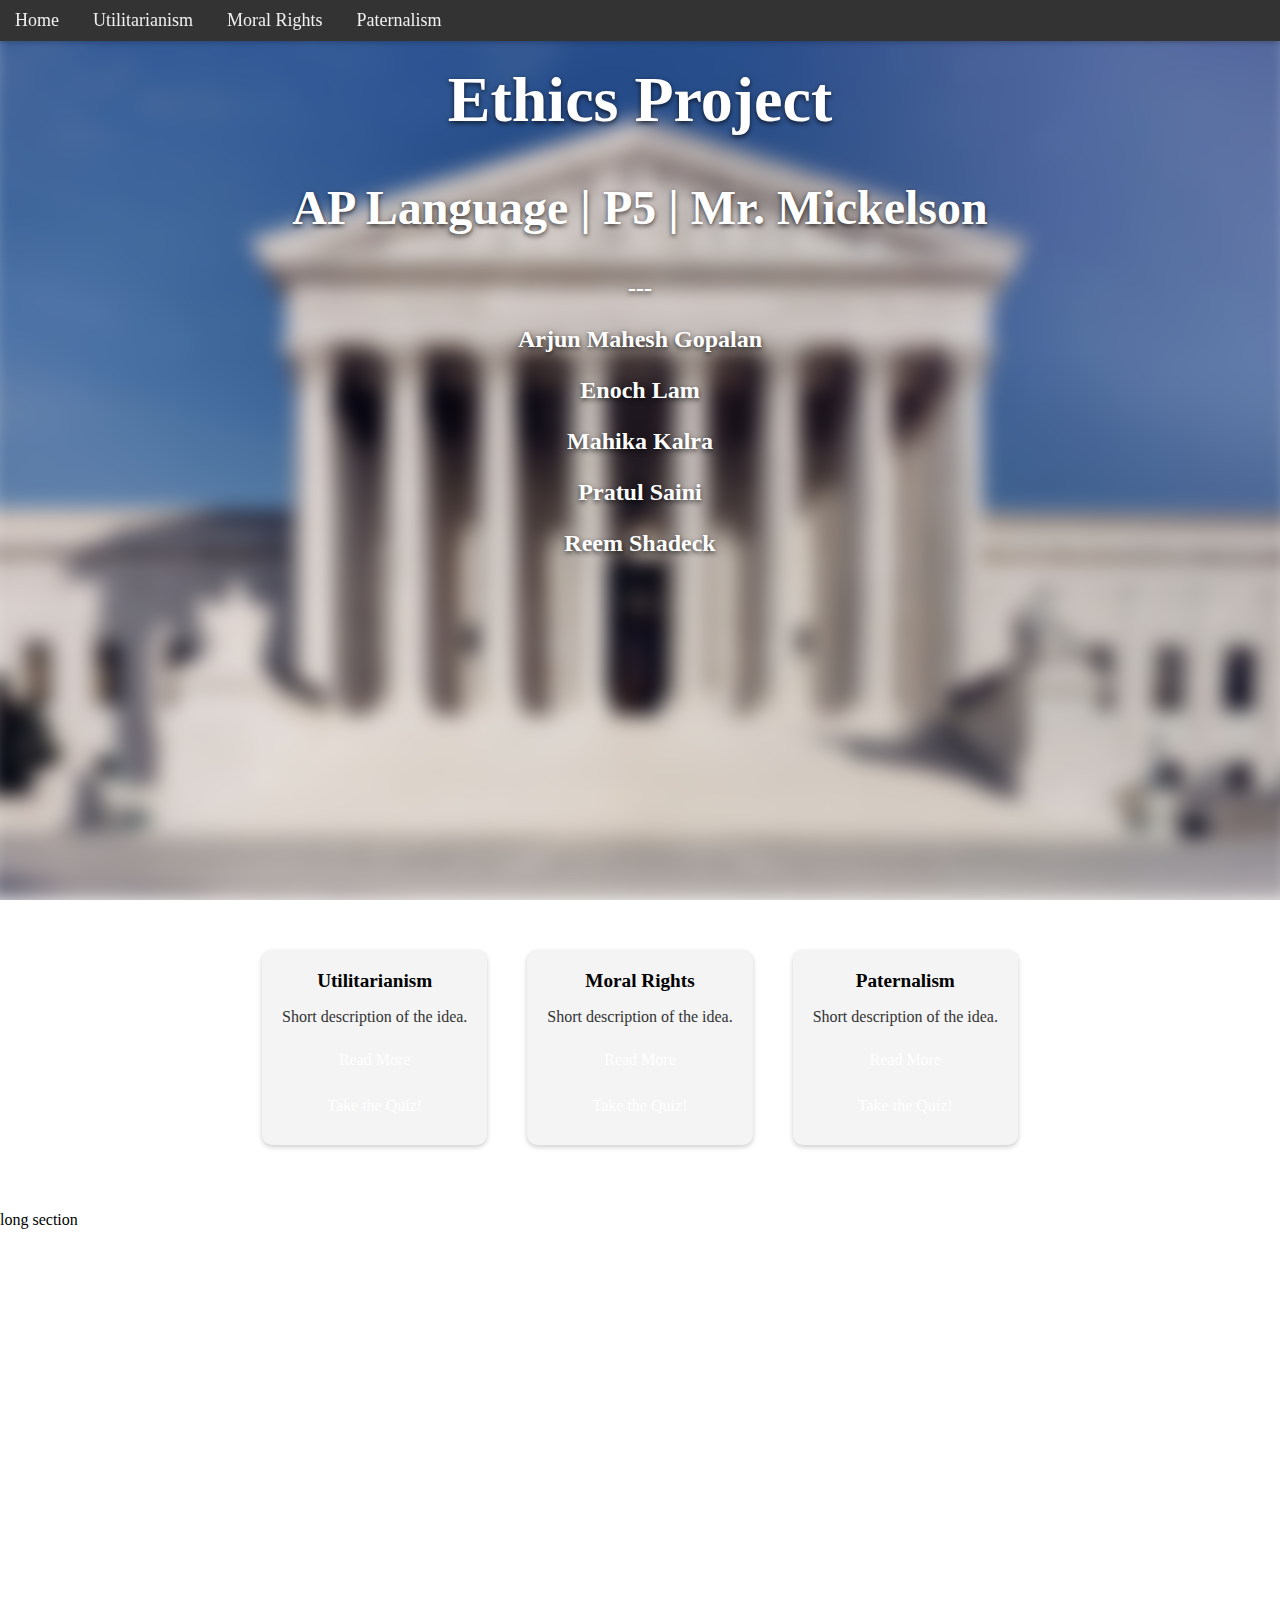
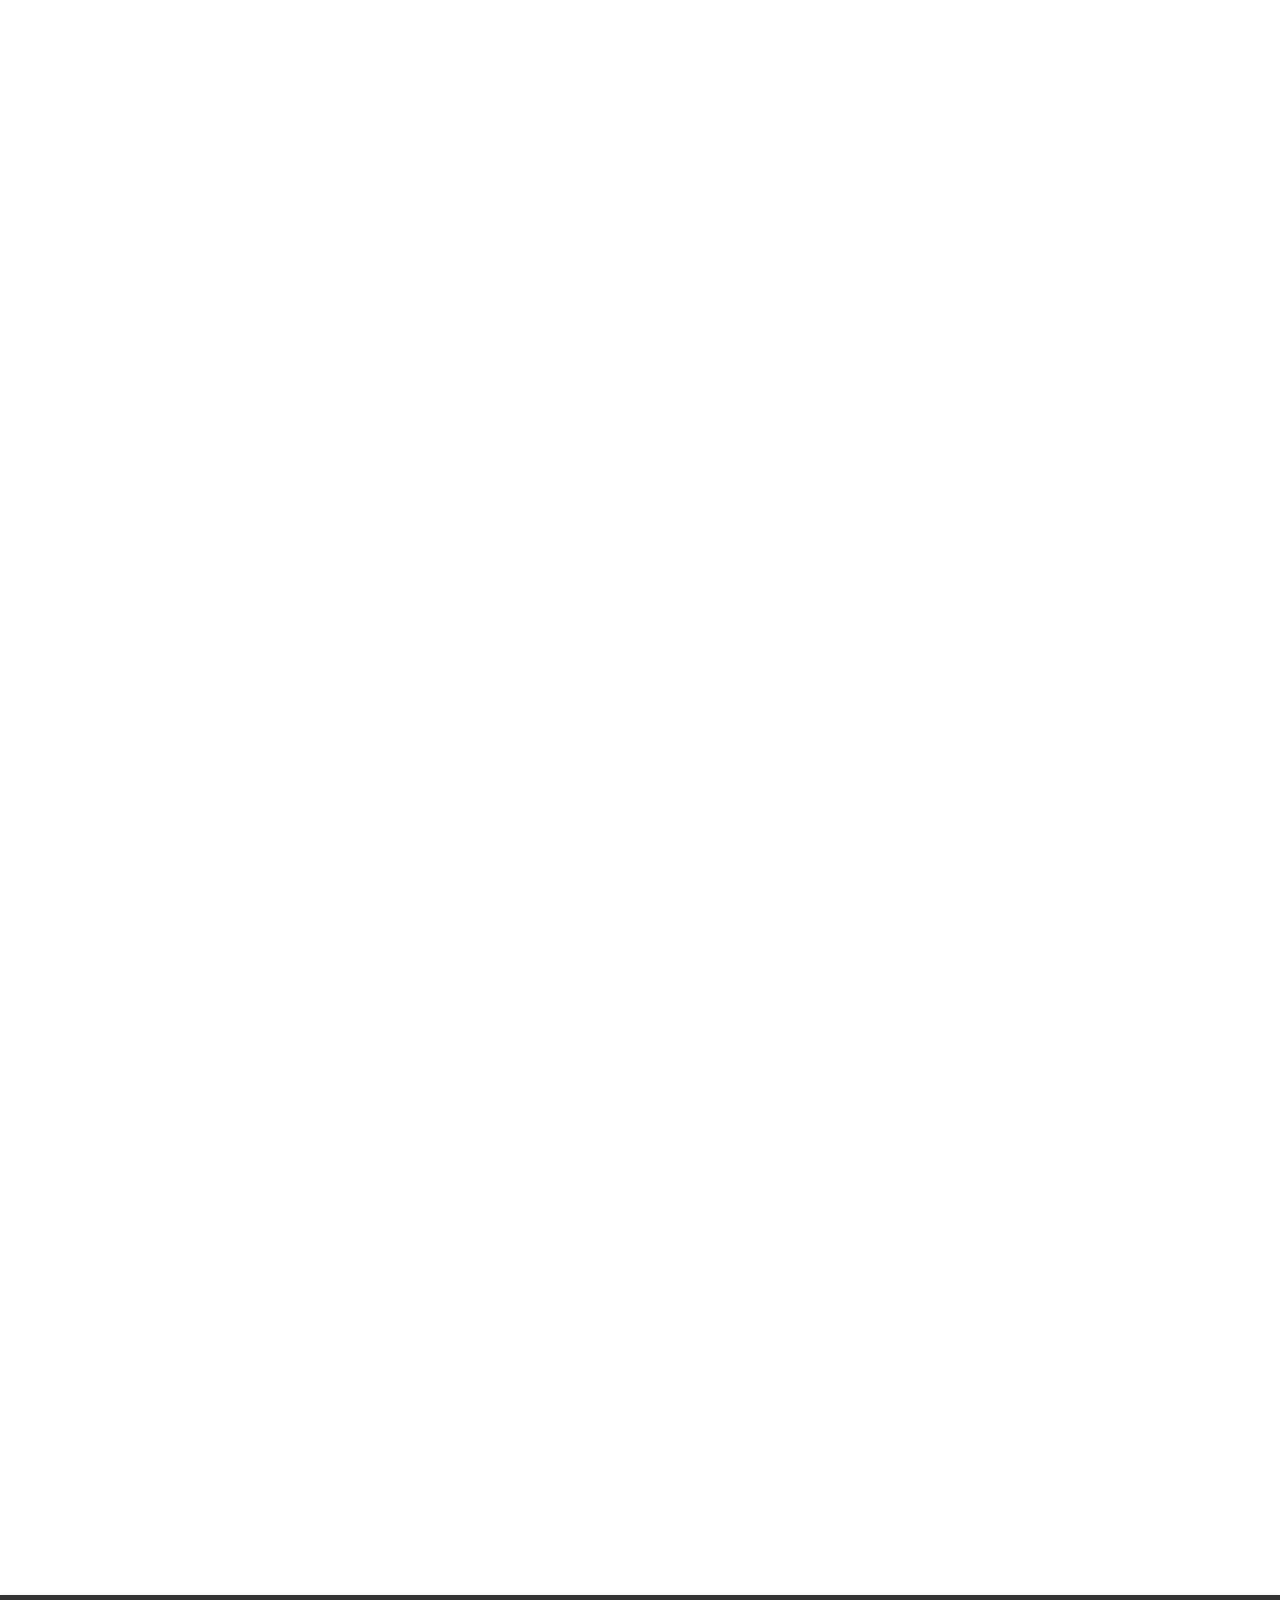
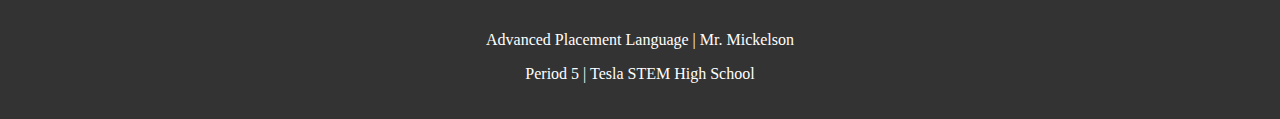
==== index.html @ 9fa1a868 "Uploading Updated Files" ====
<!DOCTYPE html>
<html lang="en">
    <head>
        <meta charset="UTF-8">
        <meta name="viewport" content="width=device-width, initial-scale=1.0">
        <title>Ethics Project</title>
        <link rel="stylesheet" href="styles.css">
    </head>
    <body>
        <header>
            <a href=".">Home</a>
            <a href="utilitarianism/">Utilitarianism</a>
            <a href="moral-rights/">Moral Rights</a>
            <a href="paternalism/">Paternalism</a>
        </header>

        <div class="title-section home_title-section">
            <div class="title-background home_title-background"></div>
            <div class="title-content home_title-content">
                <h1>Ethics Project</h1>
                <h2>AP Language | P5 | Mr. Mickelson</h2>
                <h3>---</h3>
                <h3>Arjun Mahesh Gopalan</h3>
                <h3>Enoch Lam</h3>
                <h3>Mahika Kalra</h3>
                <h3>Pratul Saini</h3>
                <h3>Reem Shadeck</h3>
            </div>
        </div>

        <div class="home-columns">
            <div class="home-column">
                <strong>Utilitarianism</strong>
                <p>Short description of the idea.</p>
                <div class="button-group">
                    <a href="./utilitarianism/." class="btn">Read More</a>
                    <a href="." class="btn secondary">Take the Quiz!</a>
                </div>
            </div>
            <div class="home-column">
                <strong>Moral Rights</strong>
                <p>Short description of the idea.</p>
                <div class="button-group">
                    <a href="./moral-rights/." class="btn">Read More</a>
                    <a href="." class="btn secondary">Take the Quiz!</a>
                </div>
            </div>
            <div class="home-column">
                <strong>Paternalism</strong>
                <p>Short description of the idea.</p>
                <div class="button-group">
                    <a href="./paternalism/"class="btn">Read More</a>
                    <a href="." class="btn secondary">Take the Quiz!</a>
                </div>
            </div>
        </div>

        <div style="height: 2000px;">
            <p>long section</p>
        </div>

        <footer>
            <p>Advanced Placement Language | Mr. Mickelson</p>
            <p>Period 5 | Tesla STEM High School</p>
        </footer>
    </body>
</html>
---- styles.css ----
body, html {
    font-size: 16px;
    margin: 0;
    padding: 0;
    min-height: 100%;
    display: flex;
    flex-direction: column;
    font-family: Cambria, Cochin, Georgia, Times, 'Times New Roman', serif;
    overflow-x: hidden;
}

/* Nav Bar Styling */
header {
    position: fixed;
    top: 0;
    left: 0;
    width: 100%;
    background-color: #333;
    padding: 10px 0;
    text-align: left;
    box-shadow: 0 2px 5px rgba(0, 0, 0, 0.2);
    z-index: 1000;
}

header a {
    color: #f0f0f0;
    text-decoration: none;
    margin: 0 15px;
    font-size: 18px;
}

header a:hover {
    color: lightblue;
}

/* Title Section Setup */
.title-section {
    position: relative;
    overflow: hidden;
}
.home_title-section {
    height: 100vh;
}

.subpage_title-section {
    height: 50vh;
}

/* Title Background Setup */
.title-background {
    position: absolute;
    top: 0;
    left: -1%;
    width: 102%;
    height: 100%;
    z-index: -2;
}

.home_title-background {
    background: url('./img/scotus.jpg') center/cover no-repeat;
    background-position: center top 22%;
    filter: blur(10px);
}

.utilitarianism_title-background {
    background: url('./img/grpPplTalking.jpg') center/cover no-repeat;
    background-position: center top 58%;
    filter: blur(8px);
}

.paternalism_title-background {
    background: url('./img/justice.jpg') center/cover no-repeat;
    background-position: center top 10%;
    filter: blur(8px);
}

.moralrights_title-background {
    background: url('./img/billOfRights.jpg') center/cover no-repeat;
    background-position: center top -10%;
    filter: blur(8px);
}

/* Title Content Setup */
.title-content {
    position: relative;
    color: white;
    text-align: center;
    font-size: 2em;
    font-weight: bold;
    text-shadow: 0px 2px 5px rgba(0, 0, 0, 0.7);
    padding: 20px;
    z-index:-1;
}

.home_title-content h3 {
    font-size: 1.5rem;
}

.subpage_title-content {
    display: flex;
    align-items: center;
    justify-content: center;
    height: 100%;
    width: 100%;
    position: absolute;
}

/* Home Page Navigation */
.home-columns {
    display: flex;
    justify-content: space-between;
    margin: 50px auto;
    max-width: 1200px;
    text-align: center;
    gap: 40px;
}

.home-column {
    width: 30%;
    padding: 20px;
    background: #f4f4f4;
    border-radius: 10px;
    box-shadow: 0 2px 5px rgba(0, 0, 0, 0.2);
}

.home-column strong {
    display: block;
    margin-bottom: 10px;
    font-size: 1.2em;
}

.home-column p {
    font-size: 1em;
    color: #333;
    margin-bottom: 15px;
}

.button-group {
    display: flex;
    flex-direction: column;
    align-items: center;
    gap: 8px;
}

.btn {
    display: inline-block;
    padding: 10px 15px;
    text-decoration: none;
    color: white;
    border-radius: 5px;
    width: 80%;
}

.primary-btn {
    background-color: #4C5D6B;
    font-size: 1rem;
}

.primary-btn:hover {
    background-color: #3F5160;
}

.secondary-btn {
    background-color: #6c757d;
    font-size: .8rem;
    width: 40%;
}

.secondary-btn:hover {
    background-color: #545b62;
}

/* Deinition Box */
.definition-box {
    background-color: #e0e0e0;
    padding: 20px;
    margin: 40px auto;
    width: fit-content;
    max-width: 85%;
    border-radius: 8px;
    box-shadow: 0 4px 8px rgba(0, 0, 0, 0.2);
}

.definition-box p {
    margin: 0;
    font-size: 1.2rem;
}

.definition-box strong {
    display: block;
    margin-bottom: 10px;
    font-size: 1.5rem;
}


/* Footer */
footer {
    left: 0;
    width: 100%;
    background-color: #333;
    padding: 20px 0;
    box-shadow: 0 2px 5px rgba(0, 0, 0, 0.2);
    color: white;
    text-align: center;
}
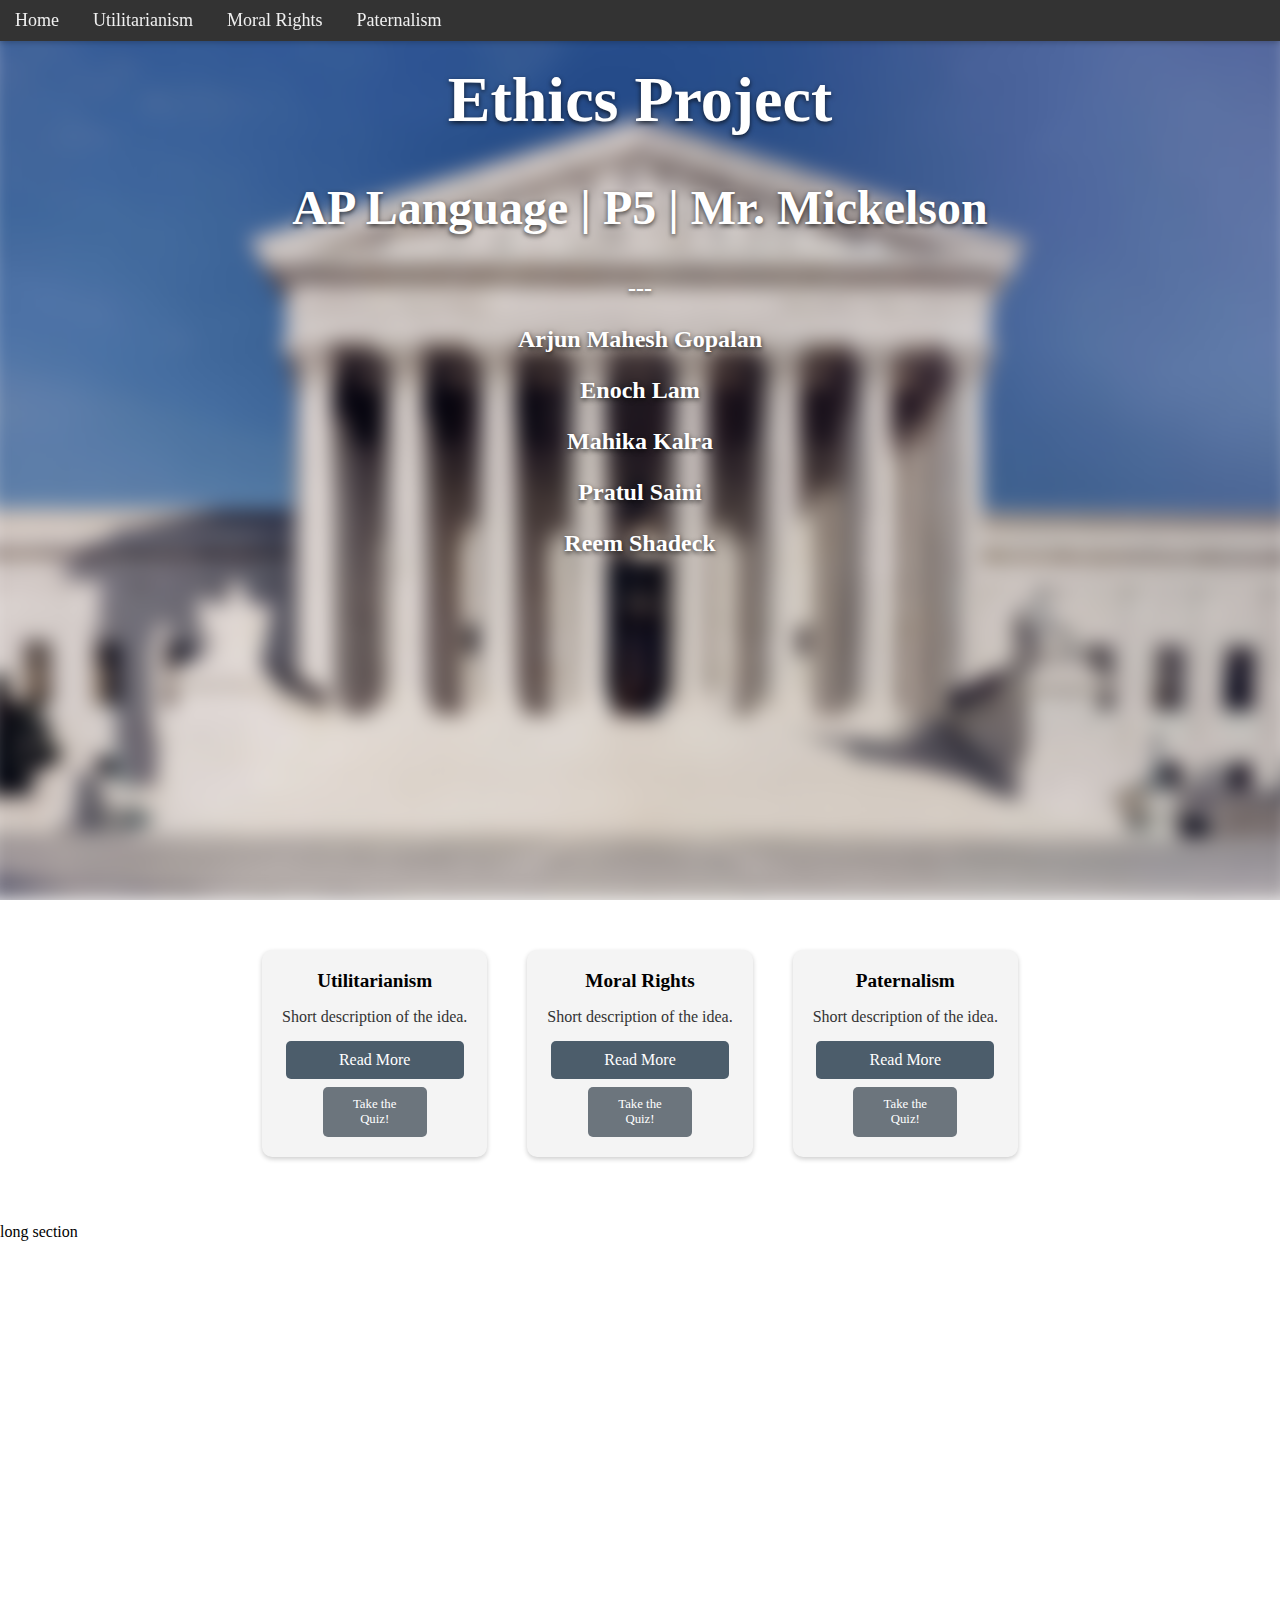
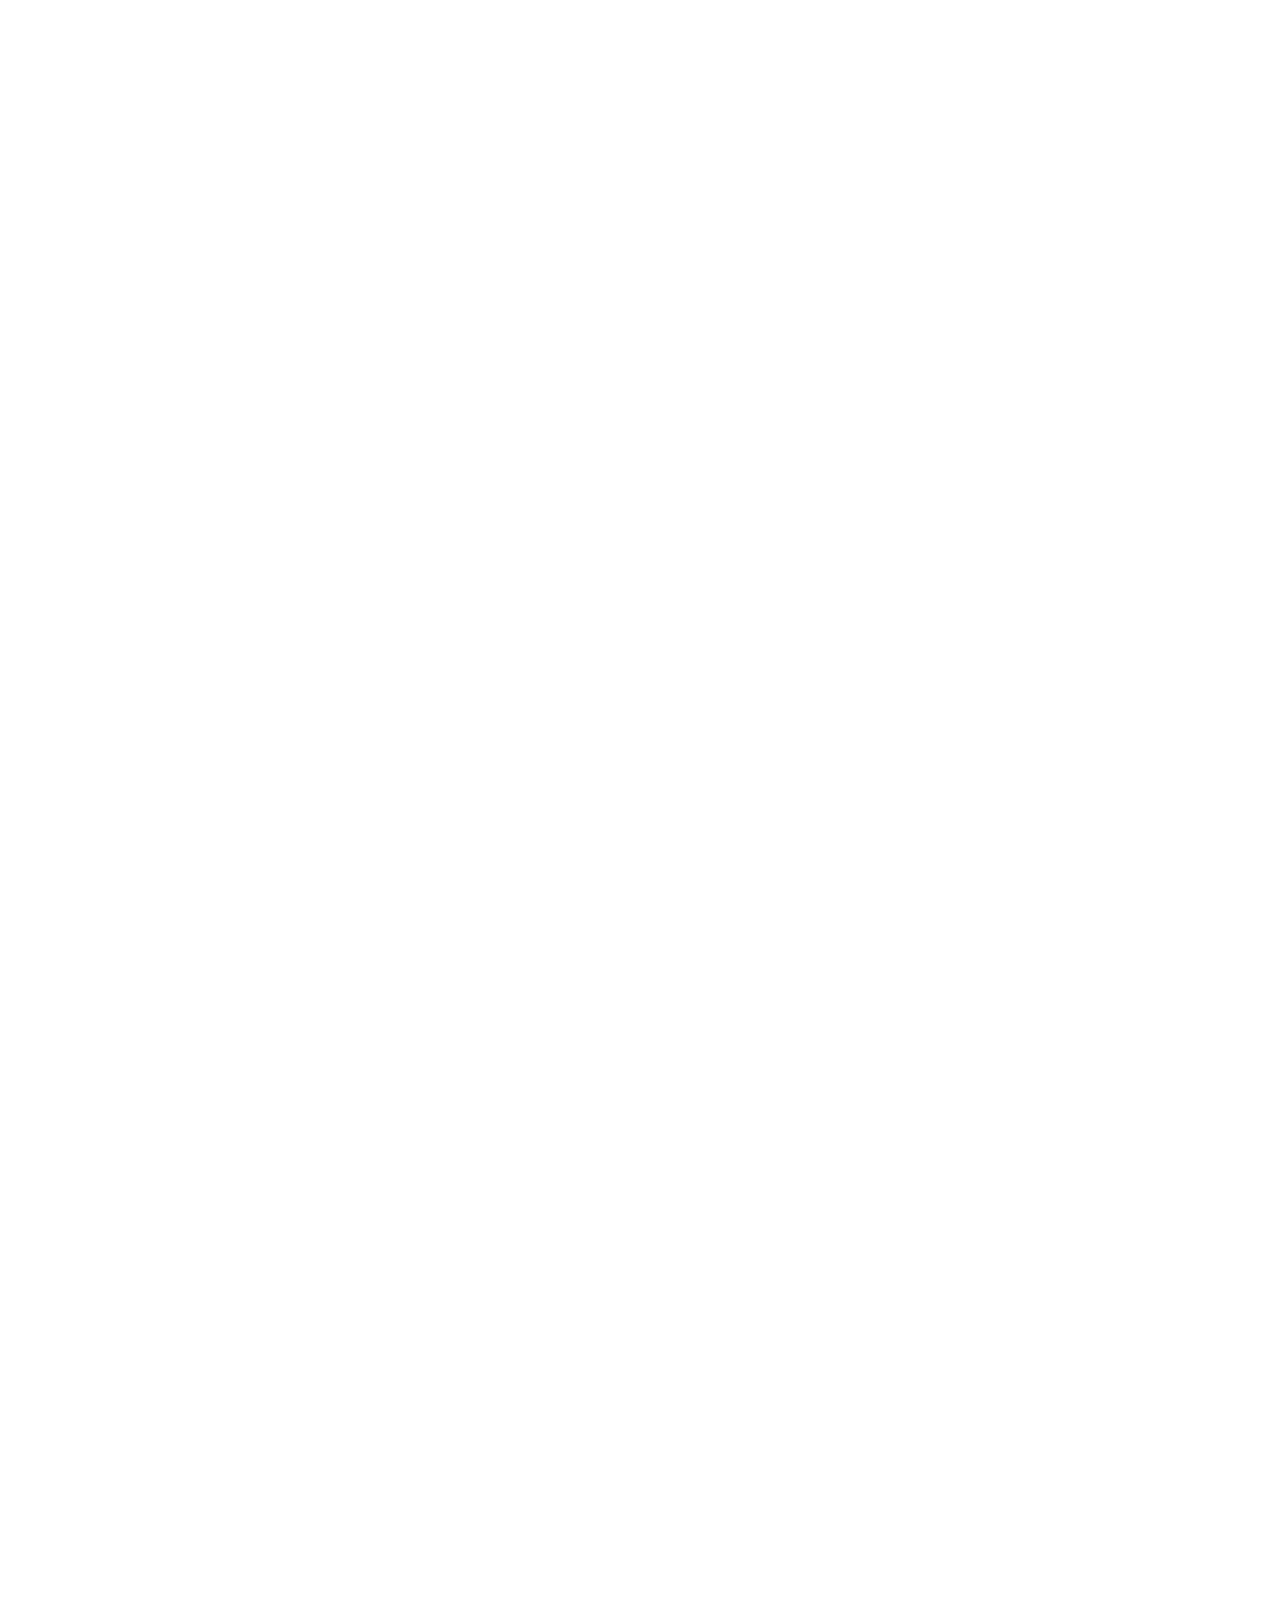
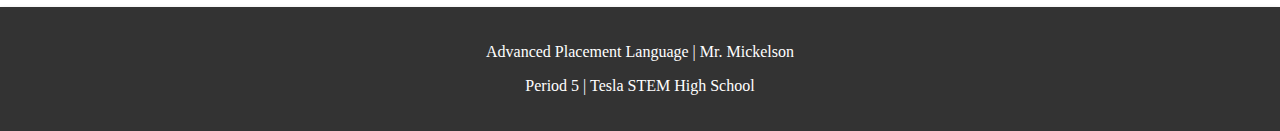
==== commit ef7e7c85: "Updated Files - Upload" ====
--- a/index.html
+++ b/index.html
@@ -33,24 +33,24 @@
                 <strong>Utilitarianism</strong>
                 <p>Short description of the idea.</p>
                 <div class="button-group">
-                    <a href="./utilitarianism/." class="btn">Read More</a>
-                    <a href="." class="btn secondary">Take the Quiz!</a>
+                    <a href="./utilitarianism/." class="btn primary-btn">Read More</a>
+                    <a href="." class="btn secondary-btn">Take the Quiz!</a>
                 </div>
             </div>
             <div class="home-column">
                 <strong>Moral Rights</strong>
                 <p>Short description of the idea.</p>
                 <div class="button-group">
-                    <a href="./moral-rights/." class="btn">Read More</a>
-                    <a href="." class="btn secondary">Take the Quiz!</a>
+                    <a href="./moral-rights/." class="btn primary-btn">Read More</a>
+                    <a href="." class="btn secondary-btn">Take the Quiz!</a>
                 </div>
             </div>
             <div class="home-column">
                 <strong>Paternalism</strong>
                 <p>Short description of the idea.</p>
                 <div class="button-group">
-                    <a href="./paternalism/"class="btn">Read More</a>
-                    <a href="." class="btn secondary">Take the Quiz!</a>
+                    <a href="./paternalism/"class="btn primary-btn">Read More</a>
+                    <a href="." class="btn secondary-btn">Take the Quiz!</a>
                 </div>
             </div>
         </div>
--- a/styles.css
+++ b/styles.css
@@ -192,6 +192,56 @@
     font-size: 1.5rem;
 }
 
+/* Scenario Box */
+.scenario-box {
+    background-color: #f4f4f4;
+    padding: 20px;
+    margin: 30px auto;
+    width: 80%;
+    max-width: 700px;
+    border-radius: 10px;
+    box-shadow: 0 2px 5px rgba(0, 0, 0, 0.2);
+    text-align: center;
+}
+
+.scanerio-box h2 {
+    font-size: 1.5rem;
+    margin-bottom: 10px;
+}
+
+.scanario-text {
+    font-size: 1rem;
+    margin-bottom: 15px;
+    color: #333;
+}
+
+.scenario-answer {
+    font-size: 1rem;
+    margin-top: 15px;
+    color: #333;
+    display: none;
+}
+
+.scenario-answer.visible {
+    display: block;
+}
+
+.reveal-btn {
+    padding: 10px 15px;
+    background-color: #4c5d68;
+    color: white;
+    border: none;
+    border-radius: 5px;
+    cursor: pointer;
+    font-size: 1rem;
+    margin-top: 10px;
+    transition: background .3s ease-in-out;
+}
+
+.reveal-btn:hover {
+    background-color: #3F5160;
+}
+
 
 /* Footer */
 footer {
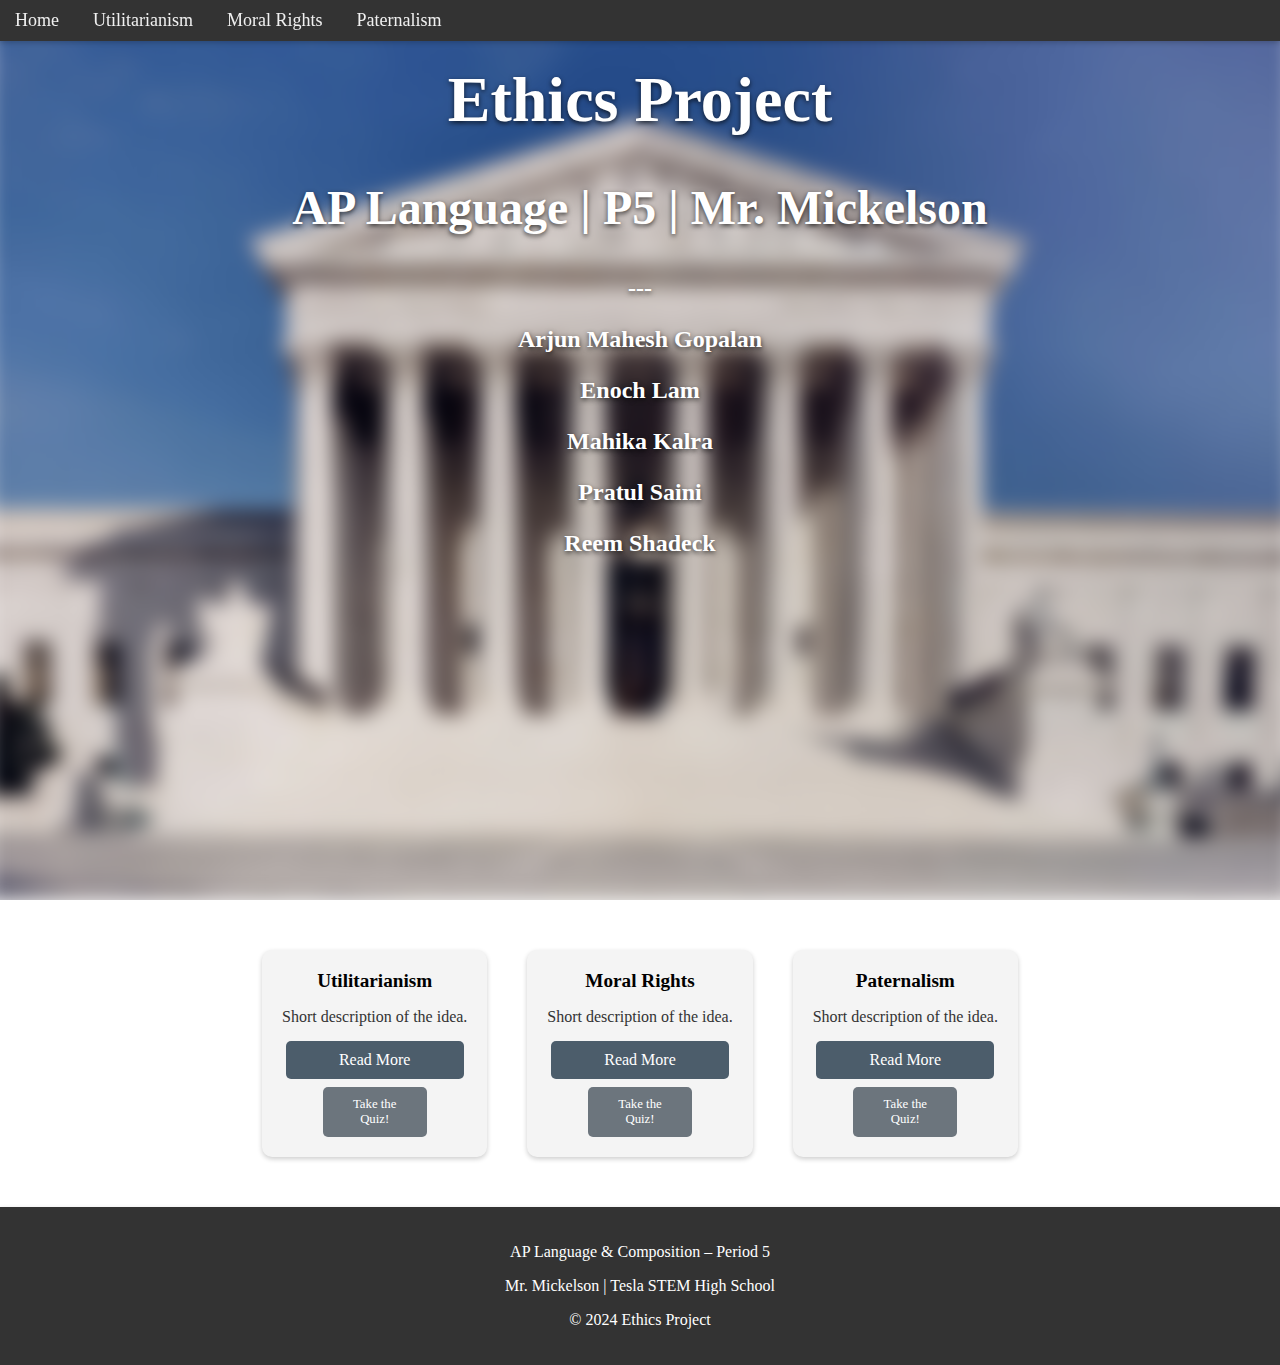
==== commit ce98ca99: "File Upload - Changes [Many]" ====
--- a/index.html
+++ b/index.html
@@ -7,13 +7,13 @@
         <link rel="stylesheet" href="styles.css">
     </head>
     <body>
-        <header>
+        <nav>
             <a href=".">Home</a>
             <a href="utilitarianism/">Utilitarianism</a>
             <a href="moral-rights/">Moral Rights</a>
             <a href="paternalism/">Paternalism</a>
-        </header>
-
+        </nav>
+        
         <div class="title-section home_title-section">
             <div class="title-background home_title-background"></div>
             <div class="title-content home_title-content">
@@ -55,13 +55,11 @@
             </div>
         </div>
 
-        <div style="height: 2000px;">
-            <p>long section</p>
-        </div>
+        <footer>
+            <p>AP Language & Composition – Period 5</p>
+            <p>Mr. Mickelson | Tesla STEM High School</p>
+            <p>&copy; 2024 Ethics Project</p>
+        </footer>
 
-        <footer>
-            <p>Advanced Placement Language | Mr. Mickelson</p>
-            <p>Period 5 | Tesla STEM High School</p>
-        </footer>
     </body>
 </html>--- a/styles.css
+++ b/styles.css
@@ -10,7 +10,7 @@
 }
 
 /* Nav Bar Styling */
-header {
+nav {
     position: fixed;
     top: 0;
     left: 0;
@@ -22,14 +22,14 @@
     z-index: 1000;
 }
 
-header a {
+nav a {
     color: #f0f0f0;
     text-decoration: none;
     margin: 0 15px;
     font-size: 18px;
 }
 
-header a:hover {
+nav a:hover {
     color: lightblue;
 }
 
@@ -204,6 +204,14 @@
     text-align: center;
 }
 
+.scenario-video {
+    width: 100%;
+    height: auto;
+    display: block;
+    margin: 15px auto;
+    border-radius: 8px;
+}
+
 .scanerio-box h2 {
     font-size: 1.5rem;
     margin-bottom: 10px;
@@ -242,6 +250,178 @@
     background-color: #3F5160;
 }
 
+/* Take Quiz Button */
+.quiz-button {
+    display: inline-block;
+    padding: 12px 20px;
+    background-color: #6c757d;
+    color: white;
+    text-decoration: none;
+    font-size: 1rem;
+    border-radius: 5px;
+    transition: background 0.3s ease-in-out;
+    text-align: center;
+    width: fit-content;
+    margin: 20px auto;
+}
+
+.quiz-button:hover {
+    background-color: #545b62;
+}
+
+/* Quiz */
+.quiz-container {
+    background-color: #f4f4f4;
+    padding: 20px;
+    margin: 50px auto;
+    width: 80%;
+    max-width: 600px;
+    border-radius: 10px;
+    box-shadow: 0 2px 5px rgba(0, 0, 0, 0.2);
+    text-align: center;
+}
+
+#question-number {
+    font-size: 1.2rem;
+    font-weight: bold;
+    margin-bottom: 10px;
+}
+
+#question-text {
+    font-size: 1.1rem;
+    font-weight: bold;
+    margin-bottom: 15px;
+}
+
+.quiz-options {
+    text-align: left;
+    margin: 15px 0;
+}
+
+.quiz-options label {
+    display: flex;
+    align-items: center;
+    gap: 10px;
+    padding: 10px;
+    font-size: 1rem;
+    cursor: pointer;
+    background-color: #e0e0e0;
+    border-radius: 5px;
+    margin-bottom: 8px;
+    transition: background 0.3s ease-in-out, border 0.2s;
+    border: 2px solid transparent;
+}
+
+.quiz-options label:hover {
+    background-color: #d0d0d0;
+}
+
+.quiz-options input[type="radio"] {
+    appearance: none;
+    width: 18px;
+    height: 18px;
+    border: 2px solid #5a9ea2;
+    border-radius: 50%;
+    outline: none;
+    cursor: pointer;
+    display: inline-block;
+    position: relative;
+    background-color: white;
+    transition: all 0.3s ease-in-out;
+}
+
+.quiz-options input[type="radio"]:checked {
+    background-color: #5a9ea2;
+    border: 5px solid #3b7980;
+}
+
+.quiz-options input[type="radio"]:checked + label {
+    background-color: #5a9ea2;
+    font-weight: bold;
+    color: white;
+    border: 2px solid #3b7980;
+}
+
+#quiz-feedback {
+    font-size: 1rem;
+    font-weight: bold;
+    margin-top: 10px;
+}
+
+#quiz-score {
+    font-size: 1.1rem;
+    font-weight: bold;
+    margin-top: 15px;
+    text-align: center;
+}
+
+.quiz-buttons {
+    display: flex;
+    justify-content: center;
+    gap: 10px;
+    margin-top: 15px;
+}
+
+#submit-btn {
+    padding: 10px 20px;
+    background-color: #4C5D6B; /* Muted grayish blue */
+    color: white;
+    border: none;
+    border-radius: 5px;
+    cursor: pointer;
+    font-size: 1rem;
+    transition: background 0.3s ease-in-out;
+    width: fit-content;
+}
+
+#submit-btn:hover {
+    background-color: #3F5160;
+}
+
+#submit-btn:disabled {
+    background-color: #999;
+    cursor: not-allowed;
+}
+
+#prev-btn, #next-btn {
+    padding: 8px 15px;
+    font-size: 0.9rem;
+    background-color: #6c757d;
+    color: white;
+    border: none;
+    border-radius: 5px;
+    cursor: pointer;
+    transition: background 0.3s ease-in-out;
+    width: fit-content;
+}
+
+#prev-btn:hover, #next-btn:hover {
+    background-color: #545b62;
+}
+
+#prev-btn:disabled, #next-btn:disabled {
+    display: none;
+}
+
+.hidden {
+    display: none;
+}
+
+.back-button {
+    display: inline-block;
+    margin: 20px auto;
+    padding: 6px 10px;
+    font-size: .9rem;
+    background-color: #6c757d;
+    color: white;
+    text-decoration: none;
+    border-radius: 5px;
+    width: fit-content;
+}
+
+.back-button:hover {
+    background-color: #545b62;
+}
 
 /* Footer */
 footer {
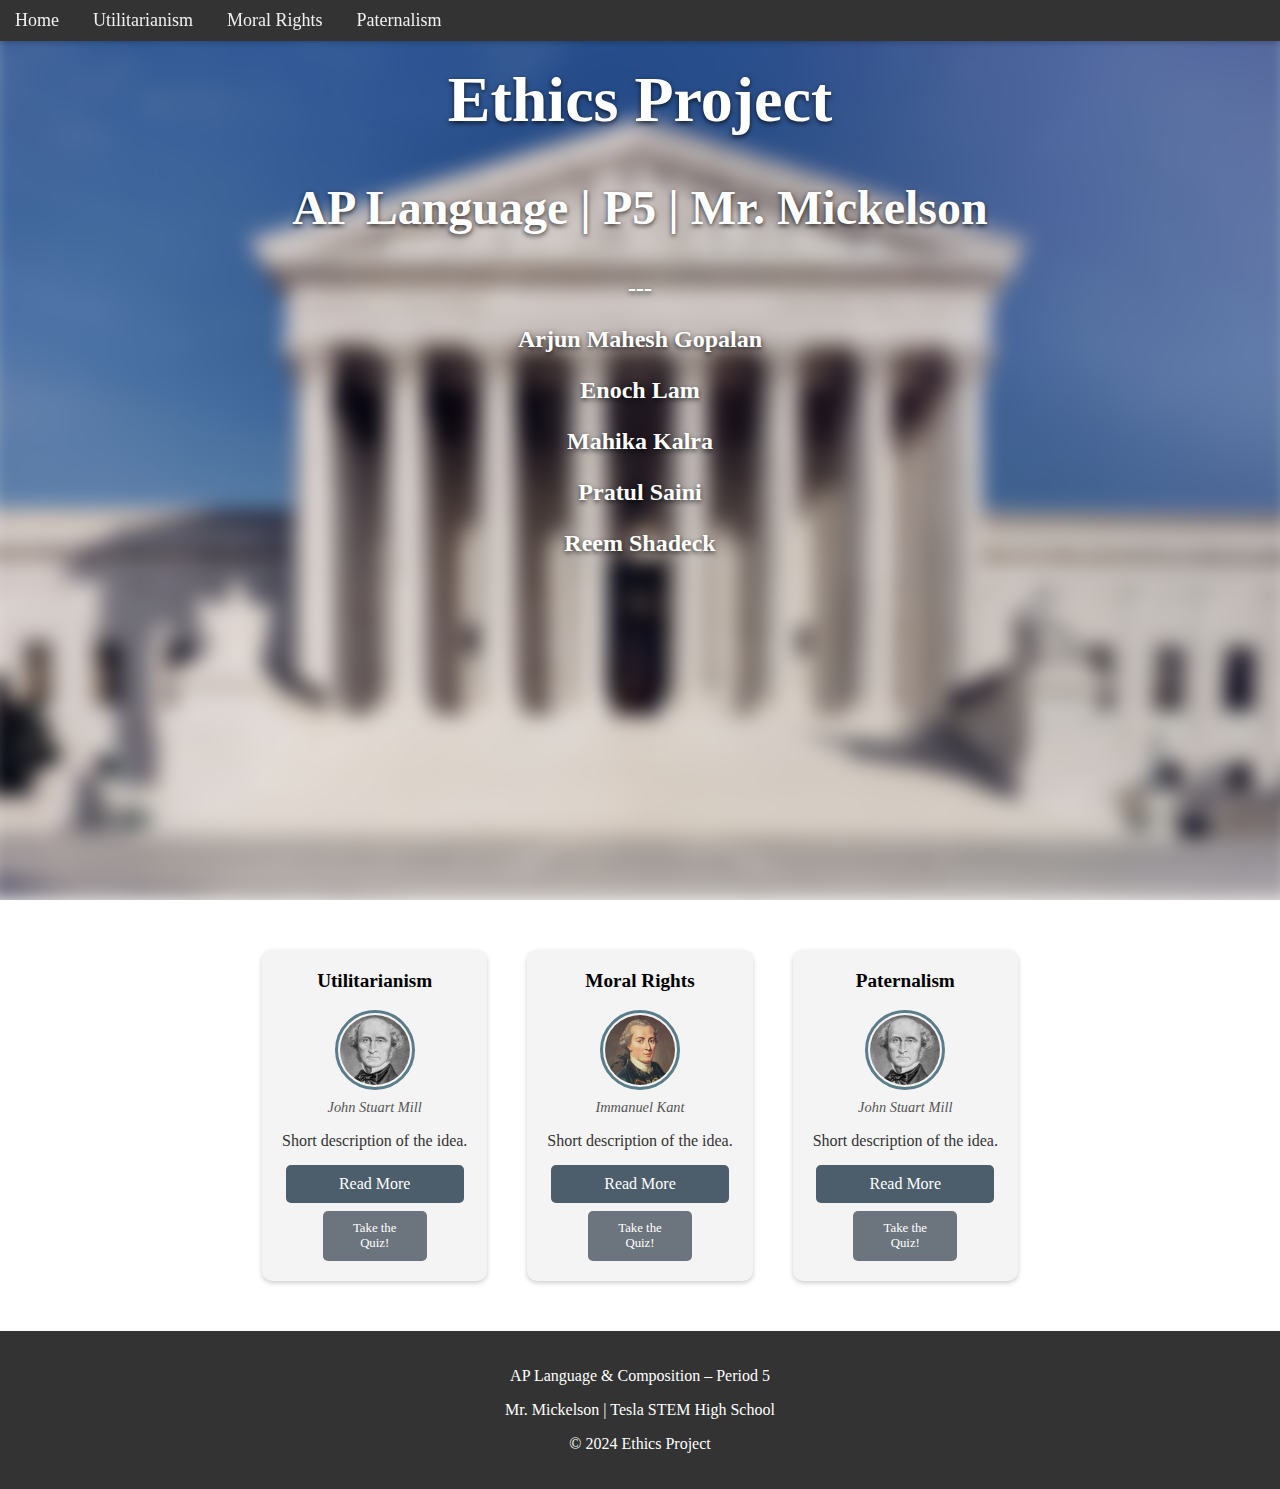
==== commit 1f3a0ce6: "Added Person Images on Home Page" ====
--- a/index.html
+++ b/index.html
@@ -31,26 +31,32 @@
         <div class="home-columns">
             <div class="home-column">
                 <strong>Utilitarianism</strong>
+                <img src="./img/mill.png" alt="John Stuart Mill - Image">
+                <p class="author-name">John Stuart Mill</p>
                 <p>Short description of the idea.</p>
                 <div class="button-group">
                     <a href="./utilitarianism/." class="btn primary-btn">Read More</a>
-                    <a href="." class="btn secondary-btn">Take the Quiz!</a>
+                    <a href="./utilitarianism/quiz" class="btn secondary-btn">Take the Quiz!</a>
                 </div>
             </div>
             <div class="home-column">
                 <strong>Moral Rights</strong>
+                <img src="./img/kant.png" alt="Immanuel Kant - Image">
+                <p class="author-name">Immanuel Kant</p>
                 <p>Short description of the idea.</p>
                 <div class="button-group">
                     <a href="./moral-rights/." class="btn primary-btn">Read More</a>
-                    <a href="." class="btn secondary-btn">Take the Quiz!</a>
+                    <a href="./moral-rights/quiz" class="btn secondary-btn">Take the Quiz!</a>
                 </div>
             </div>
             <div class="home-column">
                 <strong>Paternalism</strong>
+                <img src="./img/mill.png" alt="John Stuart Mill - Image">
+                <p class="author-name">John Stuart Mill</p>
                 <p>Short description of the idea.</p>
                 <div class="button-group">
                     <a href="./paternalism/"class="btn primary-btn">Read More</a>
-                    <a href="." class="btn secondary-btn">Take the Quiz!</a>
+                    <a href="./paternalism/quiz" class="btn secondary-btn">Take the Quiz!</a>
                 </div>
             </div>
         </div>
--- a/styles.css
+++ b/styles.css
@@ -170,6 +170,25 @@
     background-color: #545b62;
 }
 
+.home-column img {
+    width: 70px;
+    height: 70px;
+    border-radius: 50%;
+    object-fit: cover;
+    margin-top: 8px;
+    border: 3px solid #5a7d8a;
+    padding: 2px;
+}
+
+.home-column .author-name {
+    font-size: 0.9rem;
+    font-style: italic;
+    color: #555;
+    margin-top: 5px;
+    margin-bottom: 8px;
+    text-align: center;
+}
+
 /* Deinition Box */
 .definition-box {
     background-color: #e0e0e0;
@@ -253,20 +272,24 @@
 /* Take Quiz Button */
 .quiz-button {
     display: inline-block;
-    padding: 12px 20px;
-    background-color: #6c757d;
+    padding: 14px 24px;
+    background-color: #58a6c6;
     color: white;
     text-decoration: none;
-    font-size: 1rem;
-    border-radius: 5px;
-    transition: background 0.3s ease-in-out;
+    font-size: 1.1rem;
+    font-weight: bold;
+    border-radius: 6px;
+    transition: background 0.3s ease-in-out, transform 0.2s;
     text-align: center;
     width: fit-content;
-    margin: 20px auto;
+    margin: 25px auto;
+    box-shadow: 0px 4px 10px rgba(88, 166, 198, 0.5);
 }
 
 .quiz-button:hover {
-    background-color: #545b62;
+    background-color: #3b7c97;
+    transform: scale(1.05);
+    box-shadow: 0px 6px 12px rgba(88, 166, 198, 0.7);
 }
 
 /* Quiz */
@@ -364,7 +387,7 @@
 
 #submit-btn {
     padding: 10px 20px;
-    background-color: #4C5D6B; /* Muted grayish blue */
+    background-color: #4C5D6B;
     color: white;
     border: none;
     border-radius: 5px;
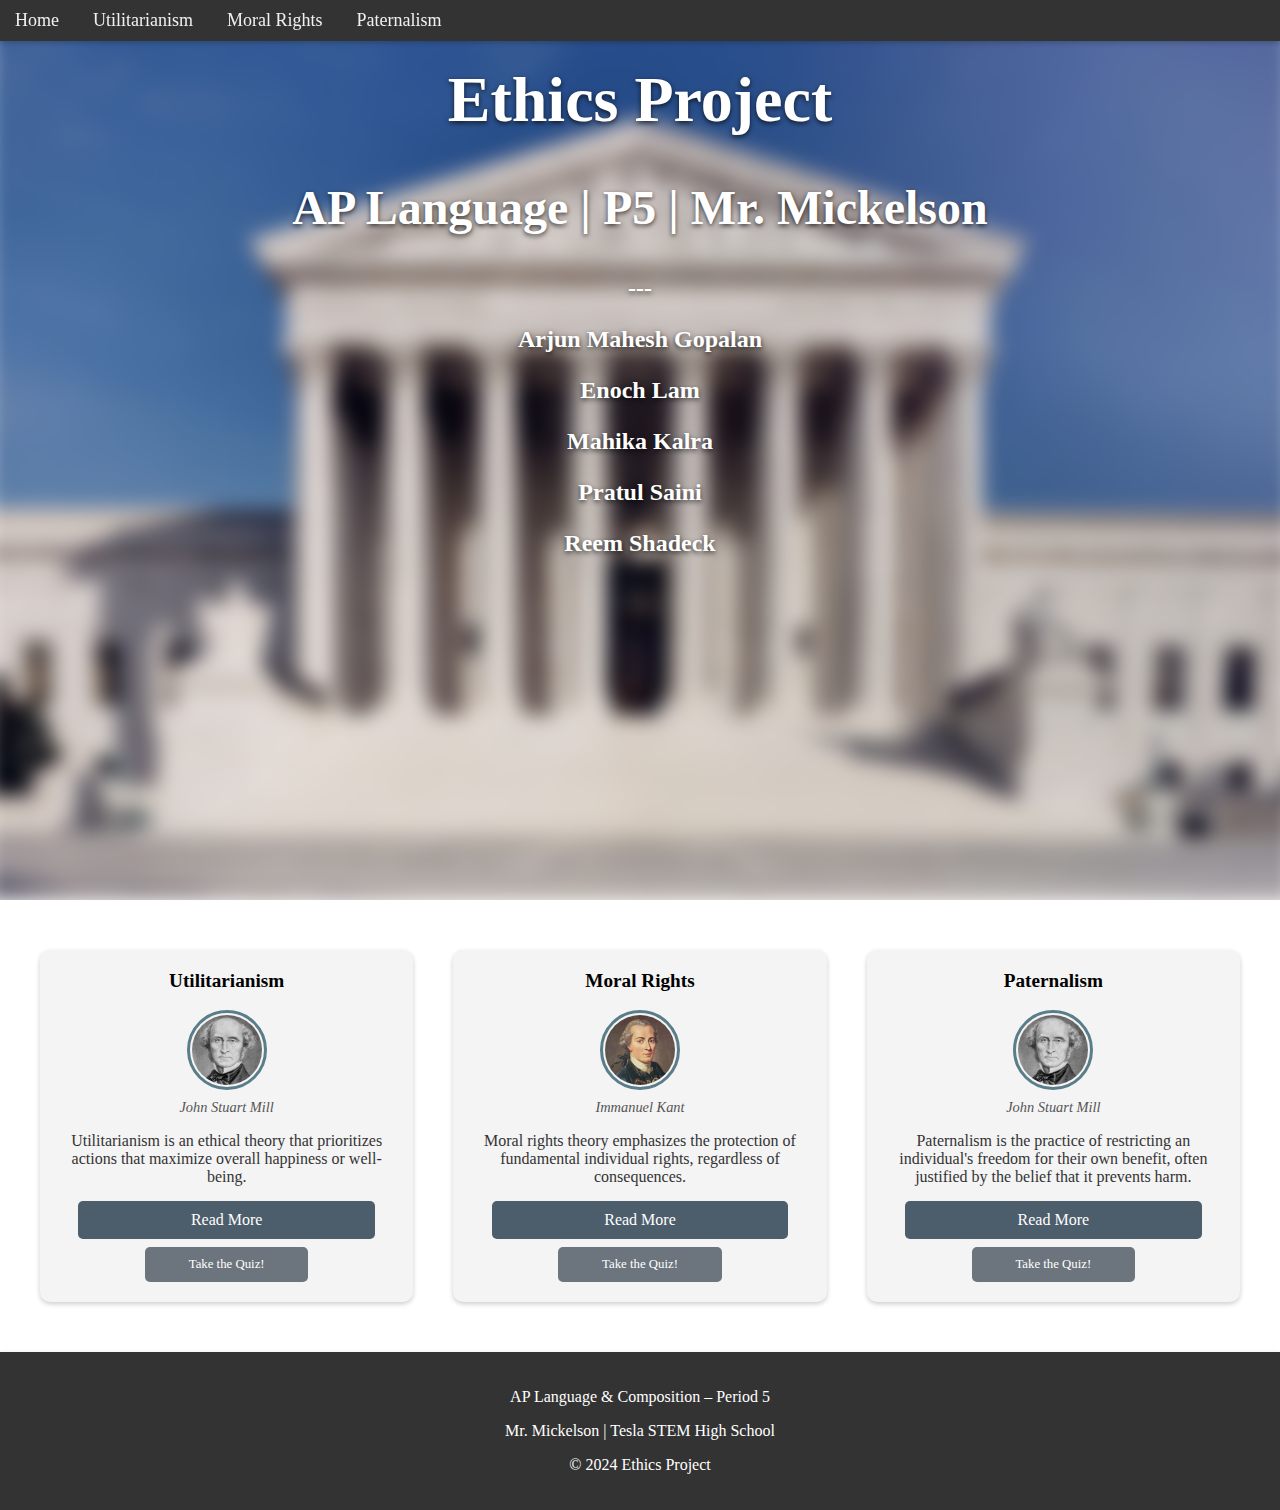
==== commit 486de0e0: "Some Changes" ====
--- a/index.html
+++ b/index.html
@@ -33,7 +33,7 @@
                 <strong>Utilitarianism</strong>
                 <img src="./img/mill.png" alt="John Stuart Mill - Image">
                 <p class="author-name">John Stuart Mill</p>
-                <p>Short description of the idea.</p>
+                <p>Utilitarianism is an ethical theory that prioritizes actions that maximize overall happiness or well-being.</p>
                 <div class="button-group">
                     <a href="./utilitarianism/." class="btn primary-btn">Read More</a>
                     <a href="./utilitarianism/quiz" class="btn secondary-btn">Take the Quiz!</a>
@@ -43,7 +43,7 @@
                 <strong>Moral Rights</strong>
                 <img src="./img/kant.png" alt="Immanuel Kant - Image">
                 <p class="author-name">Immanuel Kant</p>
-                <p>Short description of the idea.</p>
+                <p>Moral rights theory emphasizes the protection of fundamental individual rights, regardless of consequences.</p>
                 <div class="button-group">
                     <a href="./moral-rights/." class="btn primary-btn">Read More</a>
                     <a href="./moral-rights/quiz" class="btn secondary-btn">Take the Quiz!</a>
@@ -53,7 +53,7 @@
                 <strong>Paternalism</strong>
                 <img src="./img/mill.png" alt="John Stuart Mill - Image">
                 <p class="author-name">John Stuart Mill</p>
-                <p>Short description of the idea.</p>
+                <p>Paternalism is the practice of restricting an individual's freedom for their own benefit, often justified by the belief that it prevents harm.</p>
                 <div class="button-group">
                     <a href="./paternalism/"class="btn primary-btn">Read More</a>
                     <a href="./paternalism/quiz" class="btn secondary-btn">Take the Quiz!</a>
--- a/styles.css
+++ b/styles.css
@@ -224,7 +224,7 @@
 }
 
 .scenario-video {
-    width: 100%;
+    width: 40%;
     height: auto;
     display: block;
     margin: 15px auto;
@@ -446,6 +446,52 @@
     background-color: #545b62;
 }
 
+    /* Quiz Scenario */
+.quiz-scenario-container {
+    background-color: #f9f9f9;
+    padding: 20px;
+    margin: 30px auto;
+    width: 85%;
+    max-width: 750px;
+    border-radius: 10px;
+    box-shadow: 0 2px 5px rgba(0, 0, 0, 0.2);
+    text-align: center;
+}
+
+.quiz-scenario-video {
+    width: 45%;
+    height: auto;
+    display: block;
+    margin: 15px auto;
+    border-radius: 8px;
+    box-shadow: 0 2px 5px rgba(0, 0, 0, 0.1);
+}
+
+.quiz-scenario-title {
+    font-size: 1.4rem;
+    font-weight: bold;
+    margin-bottom: 10px;
+}
+
+.quiz-scenario-text {
+    font-size: 1rem;
+    margin-bottom: 15px;
+    color: #333;
+    padding: 5px 10px;
+}
+
+.quiz-scenario-instructions {
+    font-size: 1rem;
+    font-weight: bold;
+    margin-top: 10px;
+    color: #444;
+    text-align: center;
+    padding: 8px 12px;
+    background-color: #eef1f4;
+    border-radius: 5px;
+    display: inline-block;
+}
+
 /* Footer */
 footer {
     left: 0;
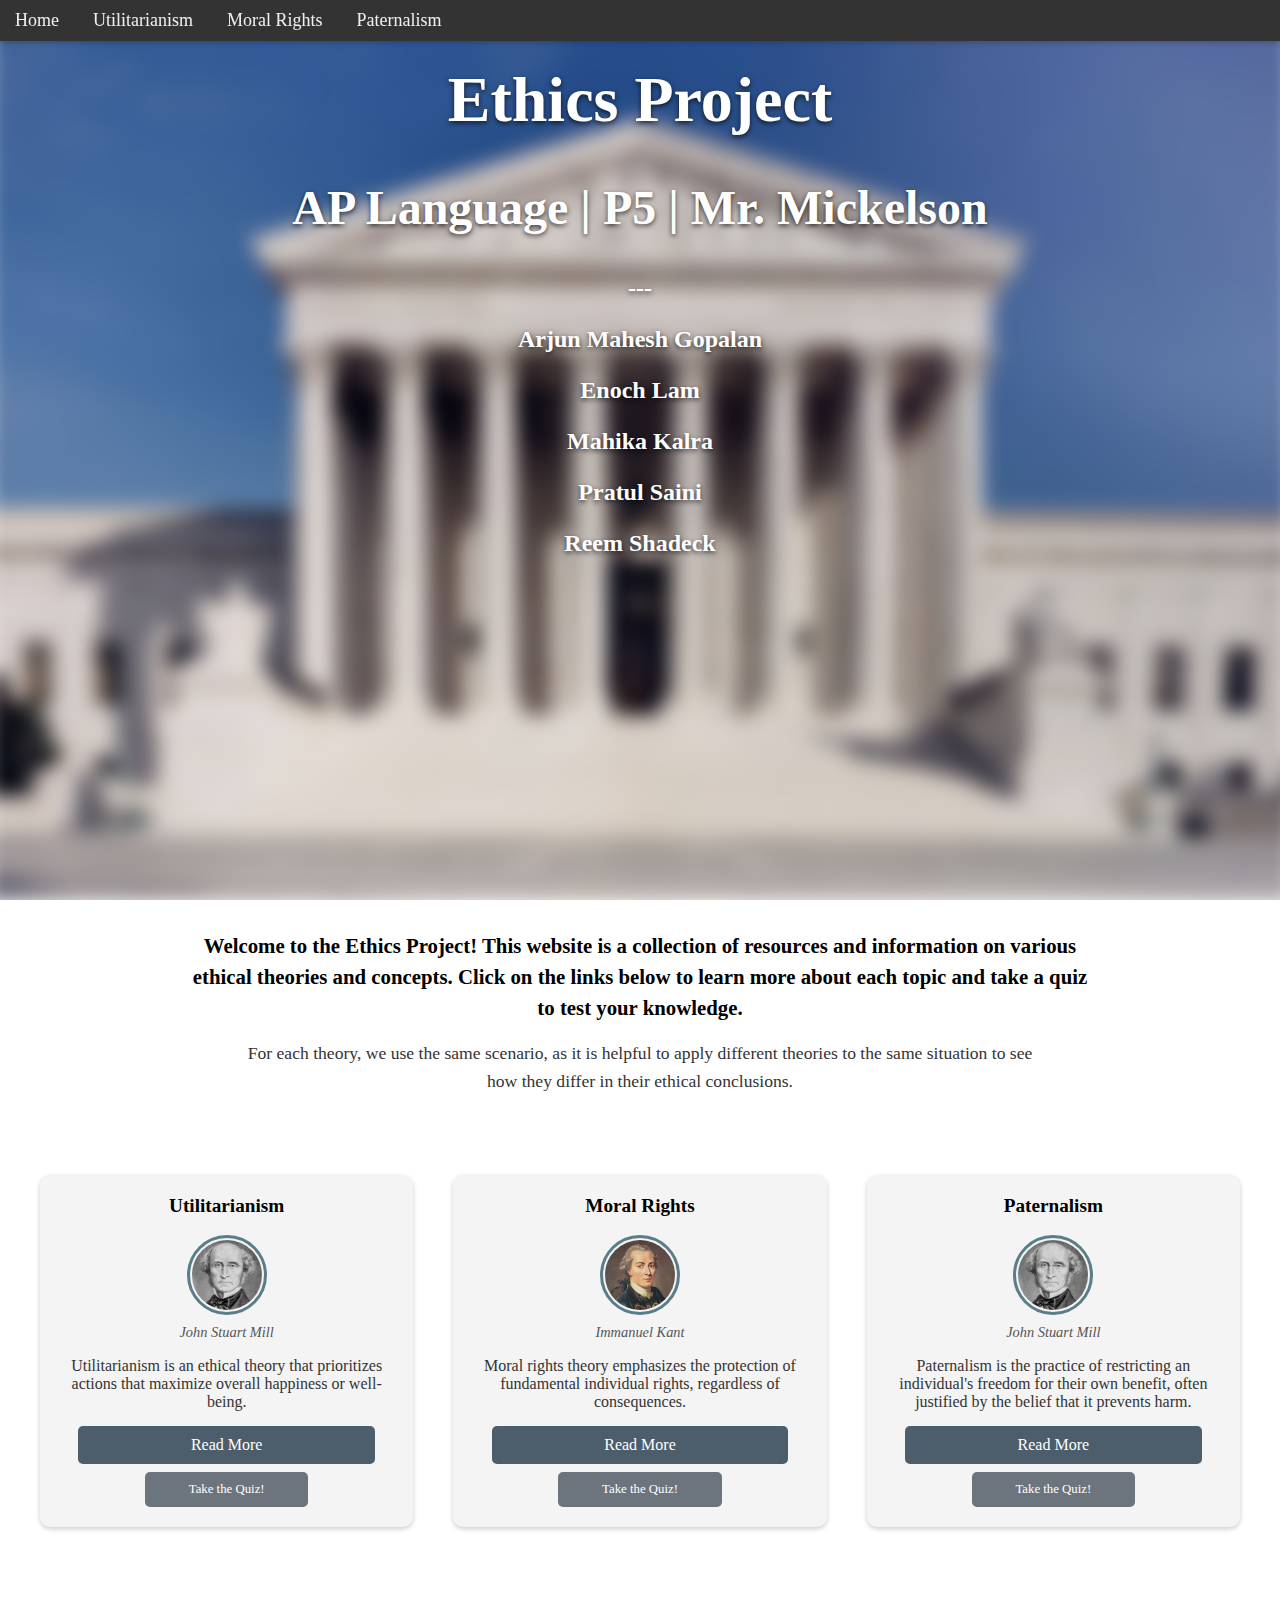
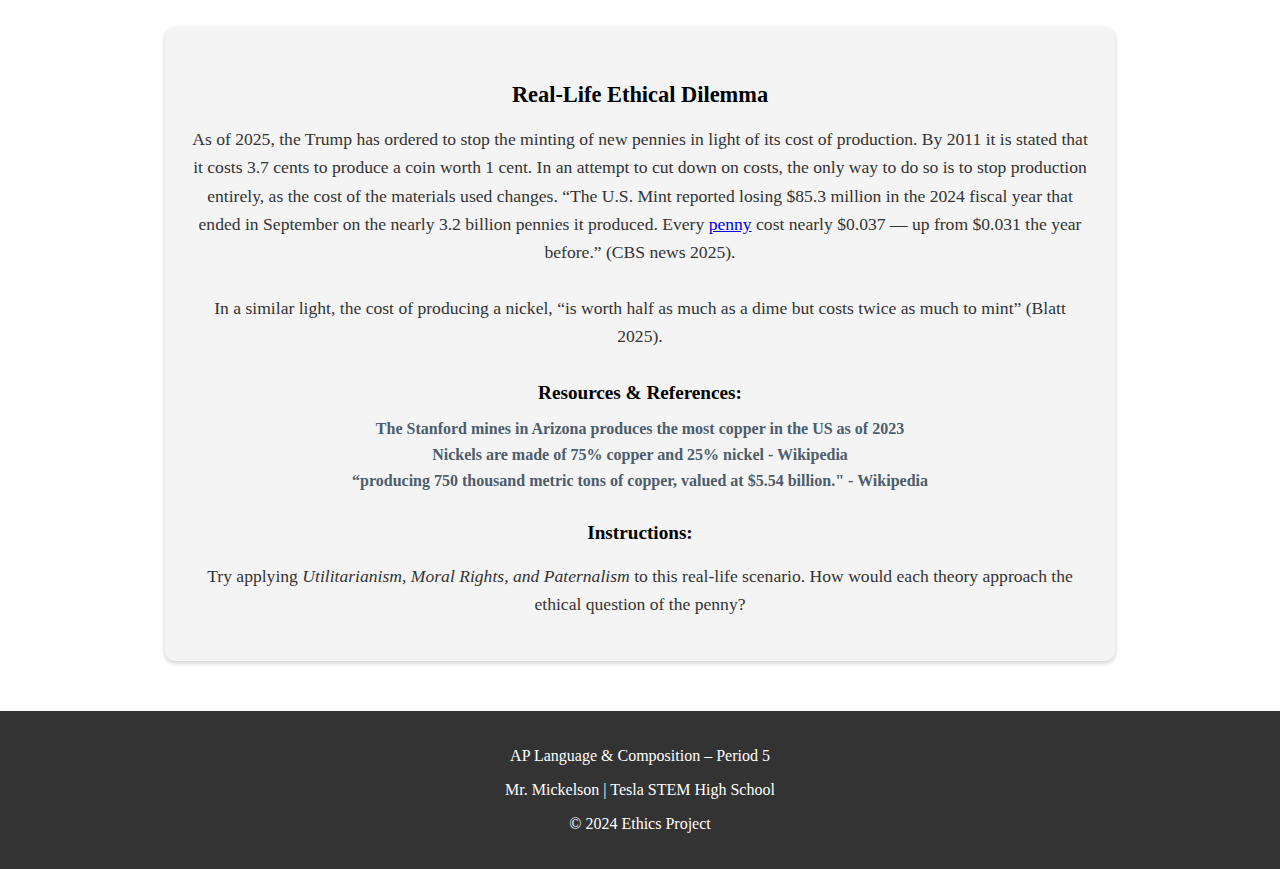
==== commit 3158d9a1: "Changes" ====
--- a/index.html
+++ b/index.html
@@ -27,6 +27,13 @@
                 <h3>Reem Shadeck</h3>
             </div>
         </div>
+
+        <h4 class="home-intro">
+            Welcome to the Ethics Project! This website is a collection of resources and information on various ethical theories and concepts. Click on the links below to learn more about each topic and take a quiz to test your knowledge.
+        </h4>
+        <p class="home-description">
+            For each theory, we use the same scenario, as it is helpful to apply different theories to the same situation to see how they differ in their ethical conclusions.
+        </p>        
 
         <div class="home-columns">
             <div class="home-column">
@@ -61,6 +68,28 @@
             </div>
         </div>
 
+        <div class="real-life-section">
+            <h4 class="real-life-title">Real-Life Ethical Dilemma</h4>
+            <p class="real-life-description">
+                As of 2025, the Trump has ordered to stop the minting of new pennies in light of its cost of production. By 2011 it is stated that it costs 3.7 cents to produce a coin worth 1 cent. In an attempt to cut down on costs, the only way to do so is to stop production entirely, as the cost of the materials used changes. “The U.S. Mint reported losing $85.3 million in the 2024 fiscal year that ended in September on the nearly 3.2 billion pennies it produced. Every <a href="https://www.cbsnews.com/news/it-cost-1-5-cents-to-make-a-penny-last-year/" target="_blank">penny</a> cost nearly $0.037 — up from $0.031 the year before.” (CBS news 2025).  
+                <br><br>
+                In a similar light, the cost of producing a nickel, “is worth half as much as a dime but costs twice as much to mint” (Blatt 2025).
+            </p>
+        
+            <h5 class="real-life-resources-title">Resources & References:</h5>
+            <ul class="real-life-resources">
+                <li><a href="https://www.mining-technology.com/marketdata/five-largest-copper-mines-the-us/" target="_blank">The Stanford mines in Arizona produces the most copper in the US as of 2023</a></li>
+                <li><a href="https://en.wikipedia.org/wiki/Nickel_(United_States_coin)" target="_blank">Nickels are made of 75% copper and 25% nickel - Wikipedia</a></li>
+                <li><a href="https://en.wikipedia.org/wiki/Copper_mining_in_Arizona" target="_blank">“producing 750 thousand metric tons of copper, valued at $5.54 billion." - Wikipedia</a></li>
+            </ul>
+        
+            <h5 class="real-life-instructions-title">Instructions:</h5>
+            <p class="real-life-instructions">
+                Try applying <i>Utilitarianism, Moral Rights, and Paternalism</i> to this real-life scenario.  
+                How would each theory approach the ethical question of the penny?
+            </p>
+        </div>
+
         <footer>
             <p>AP Language & Composition – Period 5</p>
             <p>Mr. Mickelson | Tesla STEM High School</p>
--- a/styles.css
+++ b/styles.css
@@ -5,7 +5,7 @@
     min-height: 100%;
     display: flex;
     flex-direction: column;
-    font-family: Cambria, Cochin, Georgia, Times, 'Times New Roman', serif;
+    font-family: Cambria, Cochin, Georgia, Times,'Times New Roman', serif;
     overflow-x: hidden;
 }
 
@@ -105,6 +105,29 @@
     position: absolute;
 }
 
+/* Home Intro Section */
+
+.home-intro {
+    text-align: center;
+    font-size: 1.3rem;
+    font-weight: bold;
+    margin: 30px auto 15px;
+    max-width: 900px;
+    padding: 0 20px;
+    line-height: 1.5;
+}
+
+/* Home Page Paragraph */
+.home-description {
+    text-align: center;
+    font-size: 1.1rem;
+    color: #333;
+    max-width: 800px;
+    margin: 0 auto 30px;
+    padding: 0 20px;
+    line-height: 1.6;
+}
+
 /* Home Page Navigation */
 .home-columns {
     display: flex;
@@ -187,6 +210,74 @@
     margin-top: 5px;
     margin-bottom: 8px;
     text-align: center;
+}
+
+/* Real-Life Scenario Section */
+.real-life-section {
+    background-color: #f4f4f4;
+    padding: 25px;
+    margin: 50px auto;
+    max-width: 900px;
+    border-radius: 10px;
+    box-shadow: 0 2px 5px rgba(0, 0, 0, 0.2);
+    text-align: center;
+}
+
+/* Title */
+.real-life-title {
+    font-size: 1.4rem;
+    font-weight: bold;
+    margin-bottom: 15px;
+}
+
+/* Description */
+.real-life-description {
+    font-size: 1.1rem;
+    color: #333;
+    margin-bottom: 20px;
+    line-height: 1.6;
+}
+
+/* Resources & Links */
+.real-life-resources-title {
+    font-size: 1.2rem;
+    font-weight: bold;
+    margin-bottom: 10px;
+}
+
+.real-life-resources {
+    list-style-type: none;
+    padding: 0;
+    margin-bottom: 20px;
+}
+
+.real-life-resources li {
+    font-size: 1rem;
+    margin-bottom: 8px;
+}
+
+.real-life-resources a {
+    text-decoration: none;
+    color: #4C5D6B;
+    font-weight: bold;
+}
+
+.real-life-resources a:hover {
+    text-decoration: underline;
+    color: #3F5160;
+}
+
+/* Instructions */
+.real-life-instructions-title {
+    font-size: 1.2rem;
+    font-weight: bold;
+    margin-bottom: 10px;
+}
+
+.real-life-instructions {
+    font-size: 1.1rem;
+    color: #333;
+    line-height: 1.6;
 }
 
 /* Deinition Box */
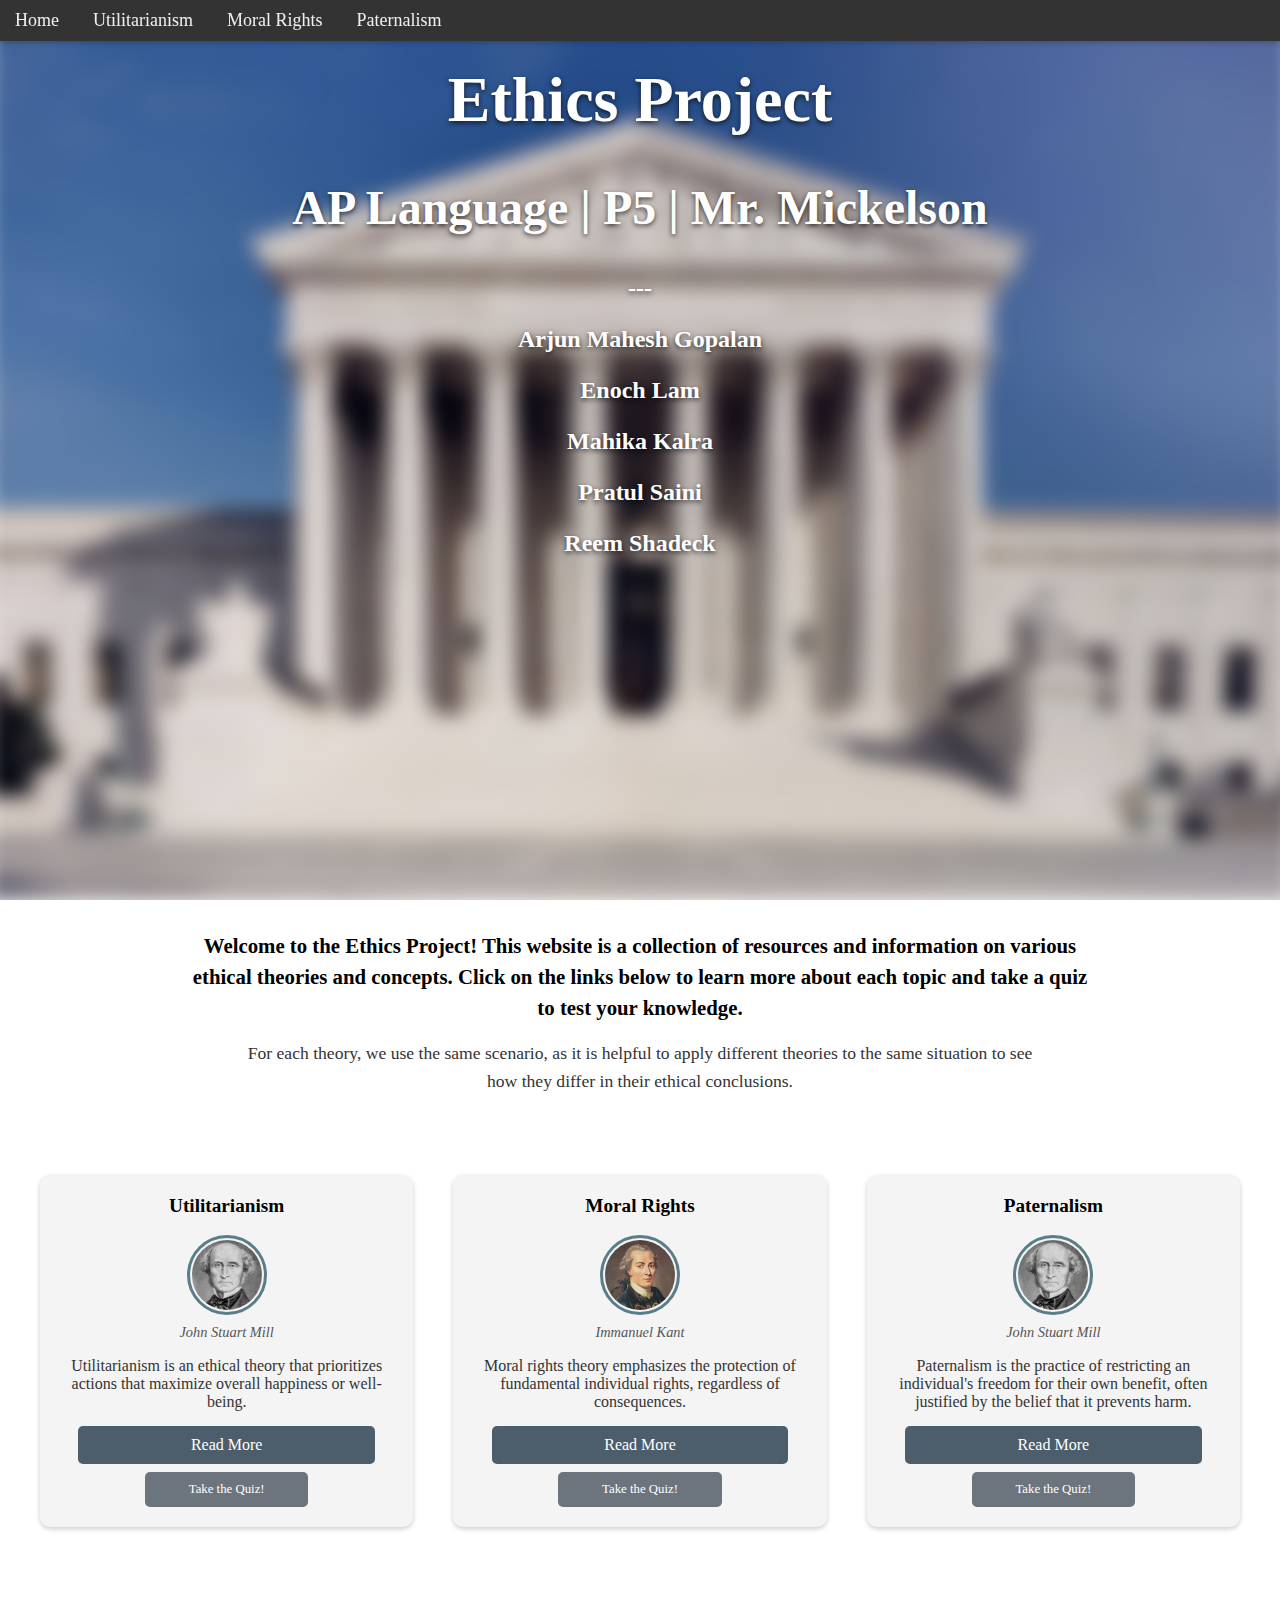
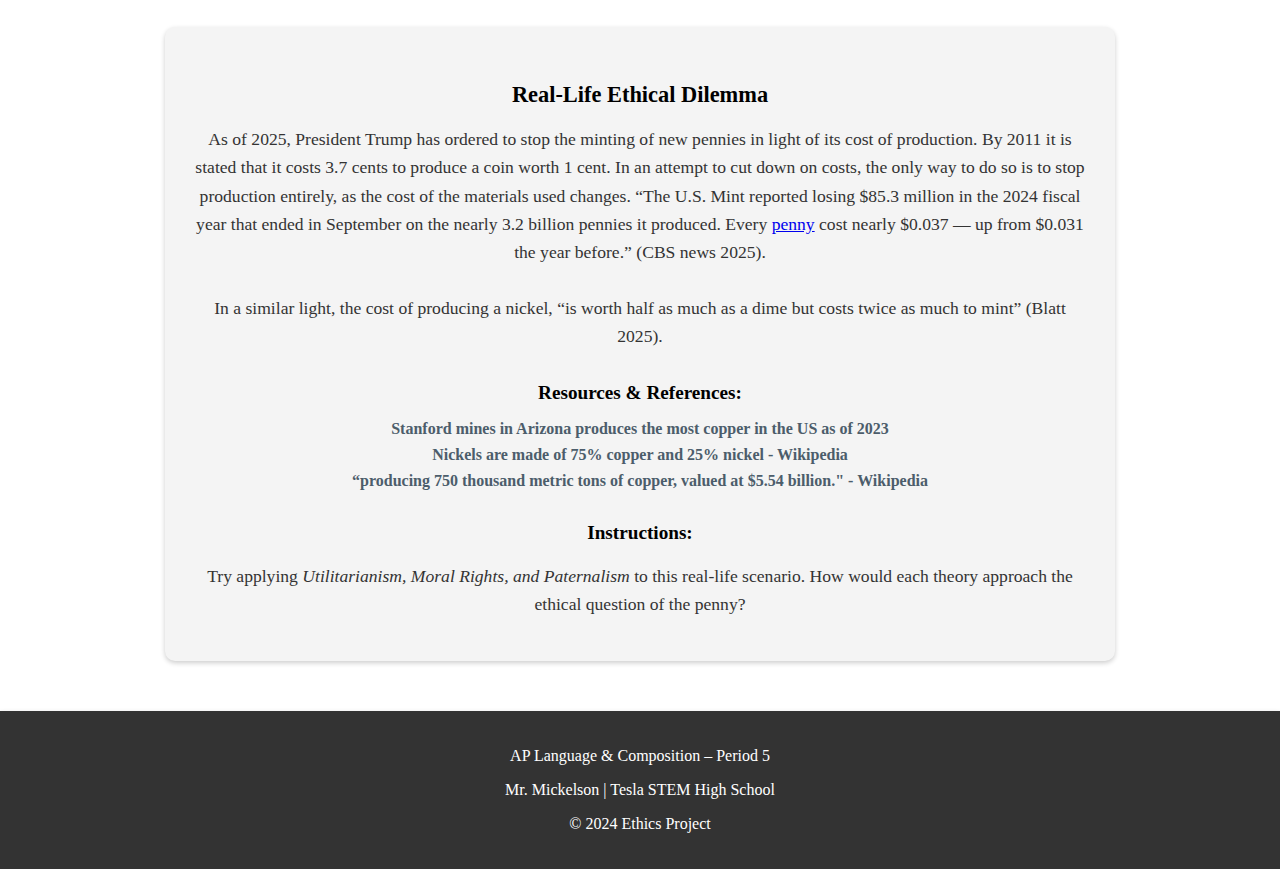
==== commit 71633168: "Update index.html" ====
--- a/index.html
+++ b/index.html
@@ -71,14 +71,14 @@
         <div class="real-life-section">
             <h4 class="real-life-title">Real-Life Ethical Dilemma</h4>
             <p class="real-life-description">
-                As of 2025, the Trump has ordered to stop the minting of new pennies in light of its cost of production. By 2011 it is stated that it costs 3.7 cents to produce a coin worth 1 cent. In an attempt to cut down on costs, the only way to do so is to stop production entirely, as the cost of the materials used changes. “The U.S. Mint reported losing $85.3 million in the 2024 fiscal year that ended in September on the nearly 3.2 billion pennies it produced. Every <a href="https://www.cbsnews.com/news/it-cost-1-5-cents-to-make-a-penny-last-year/" target="_blank">penny</a> cost nearly $0.037 — up from $0.031 the year before.” (CBS news 2025).  
+                As of 2025, President Trump has ordered to stop the minting of new pennies in light of its cost of production. By 2011 it is stated that it costs 3.7 cents to produce a coin worth 1 cent. In an attempt to cut down on costs, the only way to do so is to stop production entirely, as the cost of the materials used changes. “The U.S. Mint reported losing $85.3 million in the 2024 fiscal year that ended in September on the nearly 3.2 billion pennies it produced. Every <a href="https://www.cbsnews.com/news/it-cost-1-5-cents-to-make-a-penny-last-year/" target="_blank">penny</a> cost nearly $0.037 — up from $0.031 the year before.” (CBS news 2025).  
                 <br><br>
                 In a similar light, the cost of producing a nickel, “is worth half as much as a dime but costs twice as much to mint” (Blatt 2025).
             </p>
         
             <h5 class="real-life-resources-title">Resources & References:</h5>
             <ul class="real-life-resources">
-                <li><a href="https://www.mining-technology.com/marketdata/five-largest-copper-mines-the-us/" target="_blank">The Stanford mines in Arizona produces the most copper in the US as of 2023</a></li>
+                <li><a href="https://www.mining-technology.com/marketdata/five-largest-copper-mines-the-us/" target="_blank">Stanford mines in Arizona produces the most copper in the US as of 2023</a></li>
                 <li><a href="https://en.wikipedia.org/wiki/Nickel_(United_States_coin)" target="_blank">Nickels are made of 75% copper and 25% nickel - Wikipedia</a></li>
                 <li><a href="https://en.wikipedia.org/wiki/Copper_mining_in_Arizona" target="_blank">“producing 750 thousand metric tons of copper, valued at $5.54 billion." - Wikipedia</a></li>
             </ul>
@@ -97,4 +97,4 @@
         </footer>
 
     </body>
-</html>+</html>
--- a/styles.css
+++ b/styles.css
@@ -424,6 +424,7 @@
     margin-bottom: 8px;
     transition: background 0.3s ease-in-out, border 0.2s;
     border: 2px solid transparent;
+    width: auto; /* Prevent squishing */
 }
 
 .quiz-options label:hover {
@@ -439,9 +440,9 @@
     outline: none;
     cursor: pointer;
     display: inline-block;
-    position: relative;
     background-color: white;
     transition: all 0.3s ease-in-out;
+    flex-shrink: 0; /* Prevents shrinking */
 }
 
 .quiz-options input[type="radio"]:checked {
@@ -583,6 +584,20 @@
     display: inline-block;
 }
 
+.quiz-scenario-container .quiz-options {
+    display: flex;
+    flex-direction: column;
+    align-items: flex-start;
+    gap: 10px;
+    padding: 10px;
+}
+
+.quiz-scenario-container .quiz-options label {
+    width: 100%;
+    display: flex;
+    align-items: center;
+}
+
 /* Footer */
 footer {
     left: 0;
@@ -592,4 +607,4 @@
     box-shadow: 0 2px 5px rgba(0, 0, 0, 0.2);
     color: white;
     text-align: center;
-}+}
